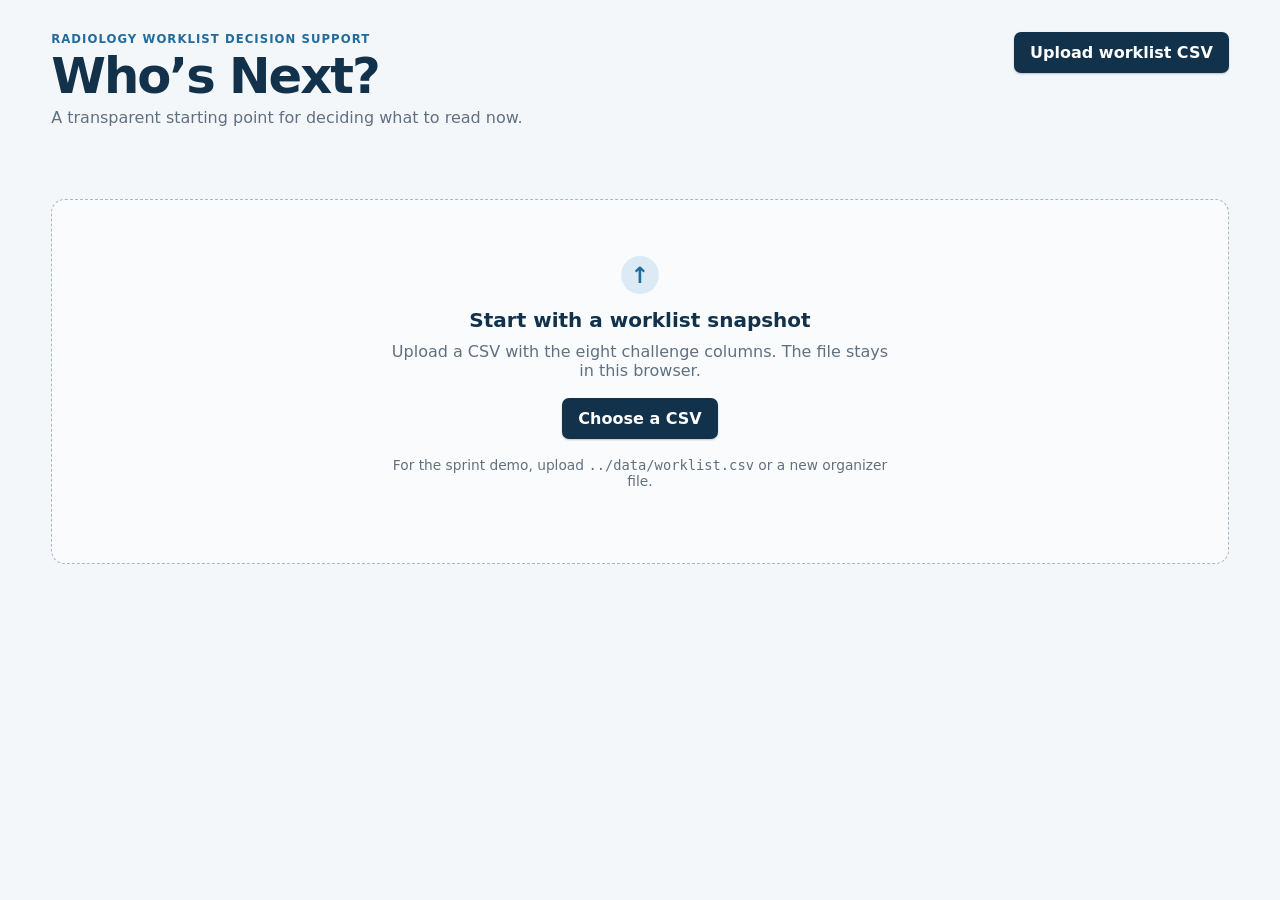
==== challenges/01-whos-next/sample-app/index.html @ 393a89eb "add challenge sample apps" ====
<!doctype html>
<html lang="en">
  <head>
    <meta charset="UTF-8" />
    <meta name="viewport" content="width=device-width, initial-scale=1.0" />
    <title>Who's Next? | Worklist Prioritizer</title>
    <link rel="stylesheet" href="styles.css" />
  </head>
  <body>
    <main class="app-shell">
      <header class="masthead">
        <div>
          <p class="eyebrow">Radiology worklist decision support</p>
          <h1>Who’s Next?</h1>
          <p class="subhead">A transparent starting point for deciding what to read now.</p>
        </div>
        <label class="upload-button" for="file-input">Upload worklist CSV</label>
        <input id="file-input" type="file" accept=".csv,text/csv" />
      </header>

      <section id="empty-state" class="empty-state">
        <div class="empty-icon" aria-hidden="true">↑</div>
        <h2>Start with a worklist snapshot</h2>
        <p>Upload a CSV with the eight challenge columns. The file stays in this browser.</p>
        <label class="primary-button" for="file-input">Choose a CSV</label>
        <p class="hint">For the sprint demo, upload <code>../data/worklist.csv</code> or a new organizer file.</p>
      </section>

      <section id="workspace" hidden>
        <div class="summary-row" aria-live="polite">
          <div class="summary-item"><span id="study-count">0</span> studies waiting</div>
          <div class="summary-item"><span id="now-count">0</span> read now</div>
          <div class="summary-item">Snapshot <span id="snapshot-time">—</span></div>
          <button id="reset-overrides" class="text-button">Reset manual order</button>
        </div>

        <section class="controls" aria-label="Prioritization controls">
          <div class="control-heading">
            <div>
              <p class="eyebrow">Make the policy visible</p>
              <h2>Prioritization rules</h2>
            </div>
            <button id="restore-defaults" class="text-button">Restore defaults</button>
          </div>
          <p class="control-copy">Scores combine the inputs below. These are prompts for review, not a clinical mandate.</p>
          <div class="sliders">
            <label>Order priority <output id="priority-value">45</output>
              <input id="priority-weight" type="range" min="0" max="100" value="45" />
            </label>
            <label>Patient location <output id="location-value">25</output>
              <input id="location-weight" type="range" min="0" max="100" value="25" />
            </label>
            <label>Waiting time <output id="wait-value">20</output>
              <input id="wait-weight" type="range" min="0" max="100" value="20" />
            </label>
            <label>Clinical indication <output id="indication-value">10</output>
              <input id="indication-weight" type="range" min="0" max="100" value="10" />
            </label>
          </div>
          <p class="policy-note">Signal rules: STAT, ED/ICU, long waits, and acute key phrases raise the suggested order. Missing indications are flagged for review rather than assumed low risk.</p>
        </section>

        <section class="worklist-section">
          <div class="table-toolbar">
            <div>
              <p class="eyebrow">Suggested sequence</p>
              <h2>Worklist</h2>
            </div>
            <div class="filters">
              <label class="visually-hidden" for="location-filter">Filter location</label>
              <select id="location-filter"><option value="">All locations</option></select>
              <label class="visually-hidden" for="priority-filter">Filter order priority</label>
              <select id="priority-filter"><option value="">All order priorities</option></select>
              <label class="visually-hidden" for="search">Search worklist</label>
              <input id="search" type="search" placeholder="Search exam or indication" />
            </div>
          </div>
          <div class="table-wrap">
            <table>
              <thead><tr><th>#</th><th>Suggested order</th><th>Study</th><th>Patient context</th><th>Waiting</th><th>Why it surfaced</th><th>Action</th></tr></thead>
              <tbody id="worklist-body"></tbody>
            </table>
          </div>
        </section>
      </section>
    </main>
    <template id="row-template">
      <tr>
        <td class="rank"></td>
        <td><span class="tier"></span><span class="score"></span></td>
        <td class="study"></td>
        <td class="context"></td>
        <td class="waiting"></td>
        <td class="reasons"></td>
        <td class="actions"><button class="move-up" title="Move up">↑</button><button class="move-down" title="Move down">↓</button></td>
      </tr>
    </template>
    <script src="app.js"></script>
  </body>
</html>
---- challenges/01-whos-next/sample-app/styles.css ----
:root { --ink:#17212b; --muted:#617080; --line:#d9e1e8; --canvas:#f4f7f9; --panel:#fff; --navy:#12324b; --blue:#216b9d; --red:#b8323f; --amber:#b26800; --green:#246b4e; }
* { box-sizing:border-box; }
body { margin:0; background:var(--canvas); color:var(--ink); font-family:Inter,ui-sans-serif,system-ui,-apple-system,"Segoe UI",sans-serif; }
button,input,select { font:inherit; }
.app-shell { max-width:1440px; margin:0 auto; padding:32px clamp(18px,4vw,56px) 56px; }
.masthead { display:flex; justify-content:space-between; gap:24px; align-items:flex-start; margin-bottom:28px; }
.eyebrow { margin:0 0 6px; color:var(--blue); font-size:.73rem; font-weight:800; letter-spacing:.09em; text-transform:uppercase; }
h1,h2,p { margin-top:0; } h1 { margin-bottom:6px; color:var(--navy); font-size:clamp(2rem,4vw,3.1rem); line-height:1; letter-spacing:-.04em; } h2 { margin-bottom:0; color:var(--navy); font-size:1.25rem; }
.subhead,.control-copy,.policy-note,.hint { color:var(--muted); } .subhead { margin-bottom:0; }
#file-input { position:absolute; width:1px; height:1px; opacity:0; }
.upload-button,.primary-button { display:inline-flex; justify-content:center; align-items:center; border:0; border-radius:7px; padding:11px 16px; background:var(--navy); color:#fff; cursor:pointer; font-weight:700; box-shadow:0 1px 2px #0c263940; }
.empty-state { margin-top:8vh; padding:56px 28px; border:1px dashed #a7b7c5; border-radius:14px; background:#ffffff88; text-align:center; }
.empty-state h2 { margin-bottom:10px; }.empty-state p { max-width:500px; margin:0 auto 18px; color:var(--muted); }.empty-state .hint { margin-top:18px; font-size:.86rem; }.empty-icon { width:38px; height:38px; margin:0 auto 14px; border-radius:50%; background:#dbeaf4; color:var(--blue); display:grid; place-items:center; font-size:1.4rem; font-weight:800; }
.summary-row { display:flex; flex-wrap:wrap; gap:12px; align-items:center; margin-bottom:18px; }.summary-item { padding:8px 11px; border:1px solid var(--line); border-radius:6px; background:var(--panel); color:var(--muted); font-size:.86rem; }.summary-item span { color:var(--ink); font-weight:800; }.text-button { padding:7px 2px; border:0; background:transparent; color:var(--blue); cursor:pointer; font-size:.86rem; font-weight:700; }
.controls,.worklist-section { border:1px solid var(--line); border-radius:10px; background:var(--panel); box-shadow:0 1px 2px #102a3b08; }.controls { margin-bottom:22px; padding:22px; }.control-heading,.table-toolbar { display:flex; justify-content:space-between; gap:18px; align-items:flex-start; }.control-copy { margin:9px 0 18px; font-size:.92rem; }.sliders { display:grid; grid-template-columns:repeat(4,minmax(150px,1fr)); gap:20px; }.sliders label { color:var(--ink); font-size:.87rem; font-weight:700; }.sliders output { float:right; color:var(--blue); }.sliders input { display:block; width:100%; margin-top:10px; accent-color:var(--blue); }.policy-note { margin:18px 0 0; padding-top:15px; border-top:1px solid var(--line); font-size:.83rem; }
.worklist-section { overflow:hidden; }.table-toolbar { padding:21px 22px 16px; border-bottom:1px solid var(--line); }.filters { display:flex; flex-wrap:wrap; gap:8px; }.filters select,.filters input { min-height:36px; padding:6px 9px; border:1px solid #c5d1dc; border-radius:5px; background:#fff; color:var(--ink); font-size:.86rem; }.filters input { width:200px; }.table-wrap { overflow:auto; } table { width:100%; border-collapse:collapse; min-width:1010px; } th { padding:11px 12px; background:#f7f9fb; color:#617080; text-align:left; font-size:.71rem; letter-spacing:.05em; text-transform:uppercase; } td { padding:13px 12px; border-top:1px solid var(--line); vertical-align:top; font-size:.88rem; } tr.manual { background:#f5fbff; }.rank { color:var(--muted); font-weight:800; }.tier { display:inline-block; border-radius:99px; padding:4px 7px; font-size:.69rem; font-weight:800; white-space:nowrap; }.tier.now { background:#fee8e9; color:var(--red); }.tier.next { background:#fff1d7; color:var(--amber); }.tier.wait { background:#e6f3ec; color:var(--green); }.score { display:block; margin-top:5px; color:var(--muted); font-size:.73rem; }.study strong,.context strong { display:block; color:var(--navy); }.study span,.context span { display:block; margin-top:3px; color:var(--muted); font-size:.79rem; }.waiting { white-space:nowrap; font-variant-numeric:tabular-nums; }.reasons { max-width:330px; color:#40505f; line-height:1.4; }.reason-tag { display:inline-block; margin:0 4px 4px 0; padding:3px 5px; border-radius:4px; background:#edf2f6; color:#485a6b; font-size:.72rem; }.reason-tag.review { background:#fff3de; color:#8d5200; }.actions { white-space:nowrap; }.actions button { width:27px; height:27px; border:1px solid #bdcbd6; border-radius:4px; background:#fff; color:var(--blue); cursor:pointer; font-weight:800; }.actions button:disabled { opacity:.35; cursor:not-allowed; }.visually-hidden { position:absolute; width:1px; height:1px; clip:rect(0 0 0 0); overflow:hidden; white-space:nowrap; }
@media (max-width:760px) { .app-shell { padding-top:24px; }.masthead { flex-direction:column; }.sliders { grid-template-columns:1fr 1fr; }.table-toolbar { flex-direction:column; }.filters input { width:100%; }.controls { padding:18px; } }
@media (max-width:430px) { .sliders { grid-template-columns:1fr; } }
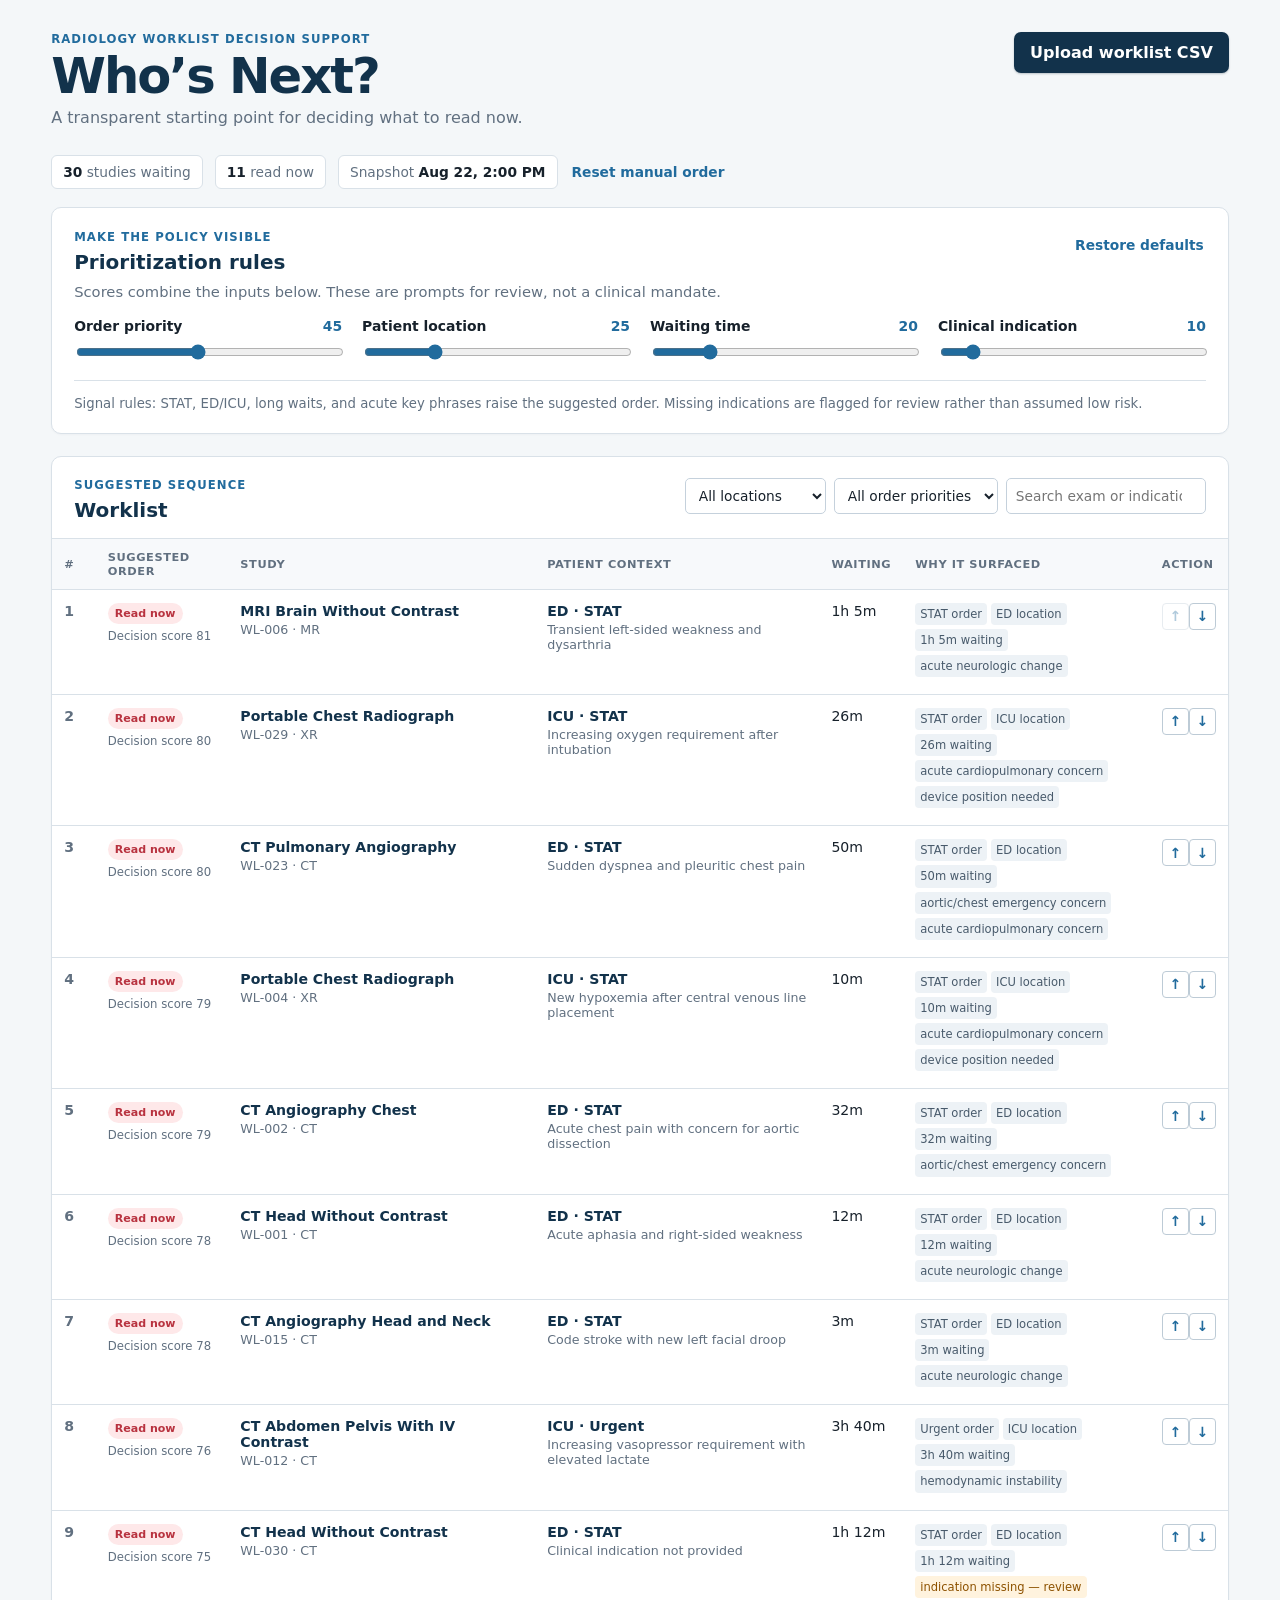
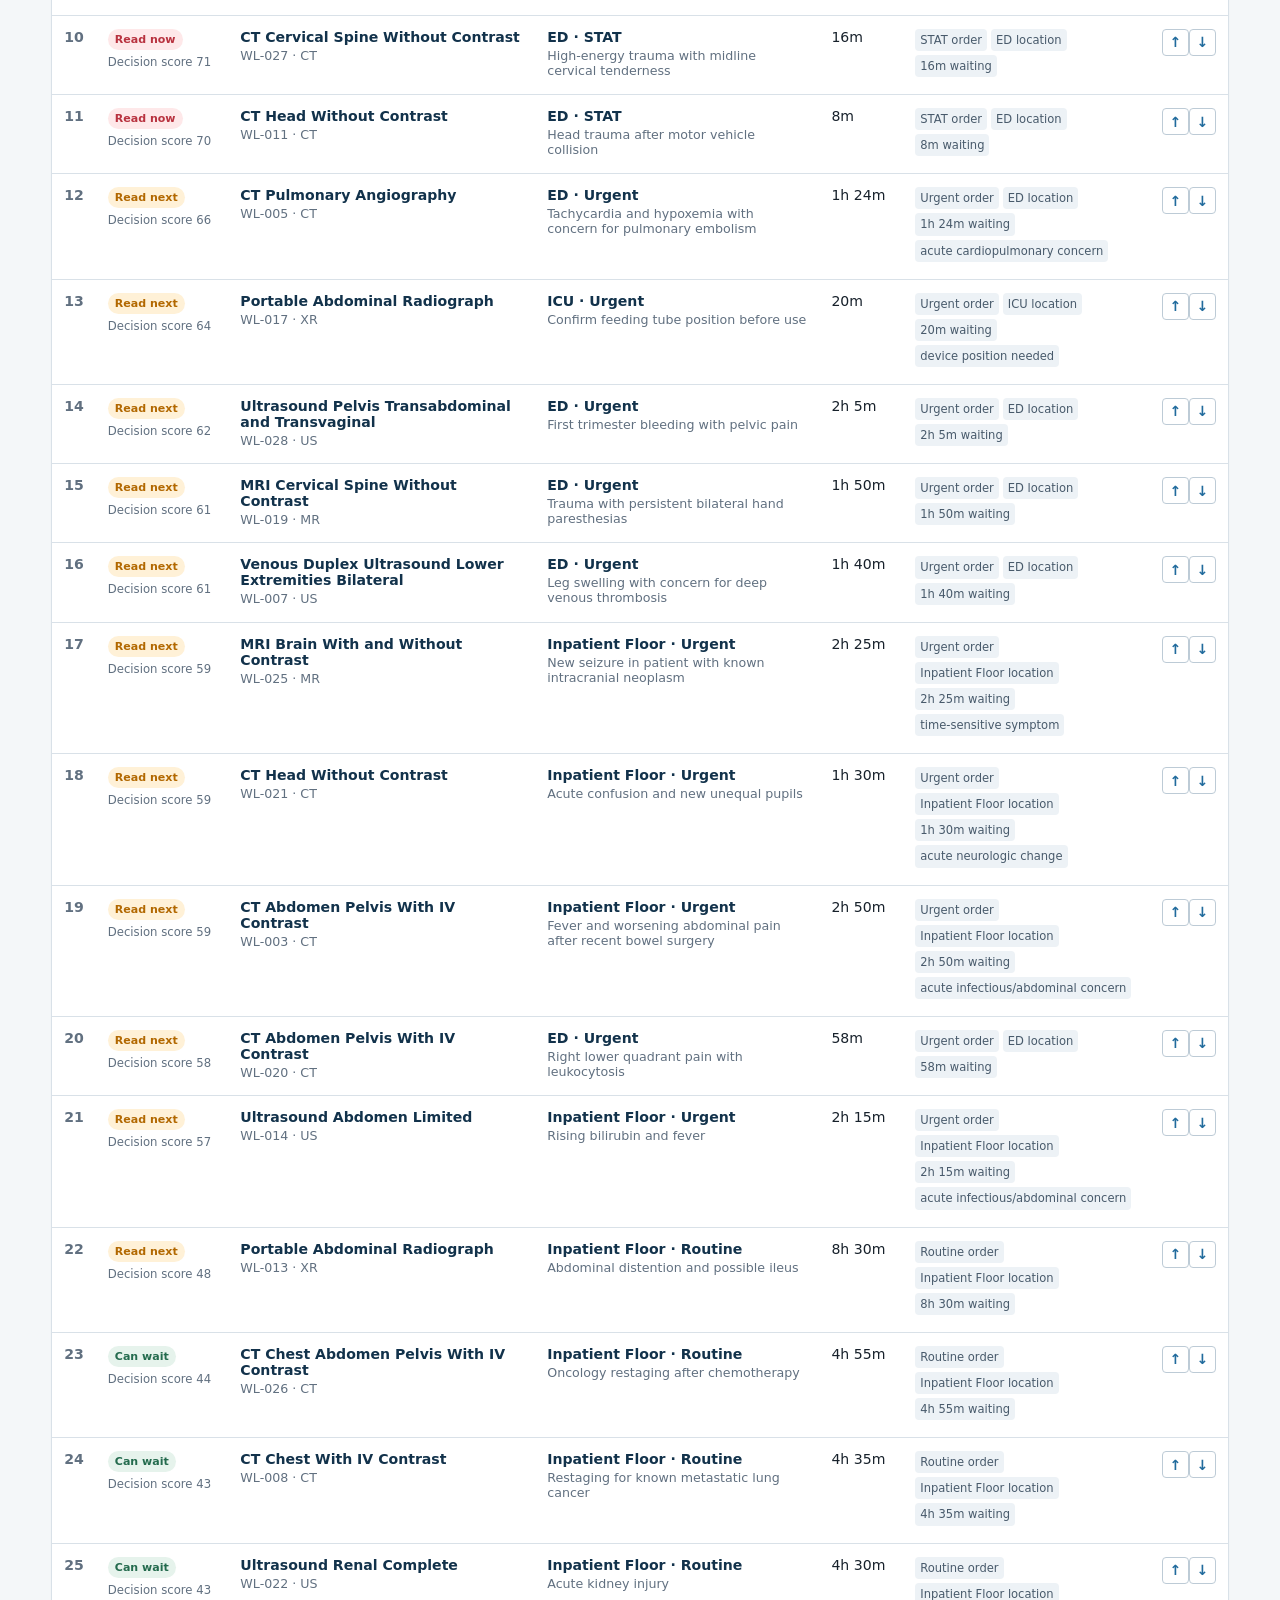
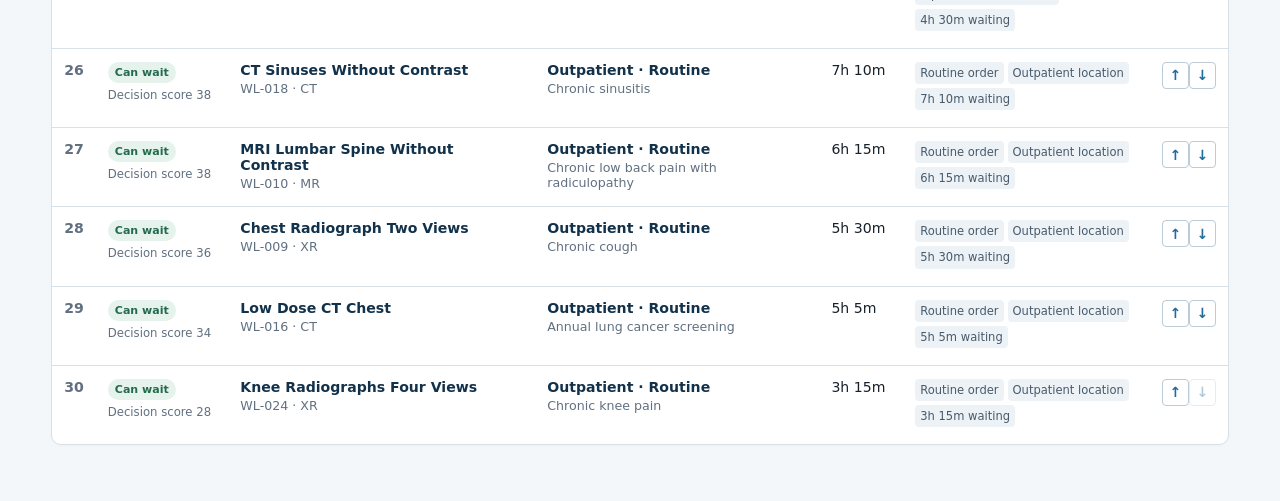
==== commit c19d7369: "autoload challenge one sample data" ====
--- a/challenges/01-whos-next/sample-app/index.html
+++ b/challenges/01-whos-next/sample-app/index.html
@@ -21,9 +21,9 @@
       <section id="empty-state" class="empty-state">
         <div class="empty-icon" aria-hidden="true">↑</div>
         <h2>Start with a worklist snapshot</h2>
-        <p>Upload a CSV with the eight challenge columns. The file stays in this browser.</p>
+        <p>The bundled sample loads automatically when the app is hosted. You can also upload a CSV with the eight challenge columns; the file stays in this browser.</p>
         <label class="primary-button" for="file-input">Choose a CSV</label>
-        <p class="hint">For the sprint demo, upload <code>../data/worklist.csv</code> or a new organizer file.</p>
+        <p class="hint">For the sprint demo, upload a new organizer worklist CSV.</p>
       </section>
 
       <section id="workspace" hidden>
